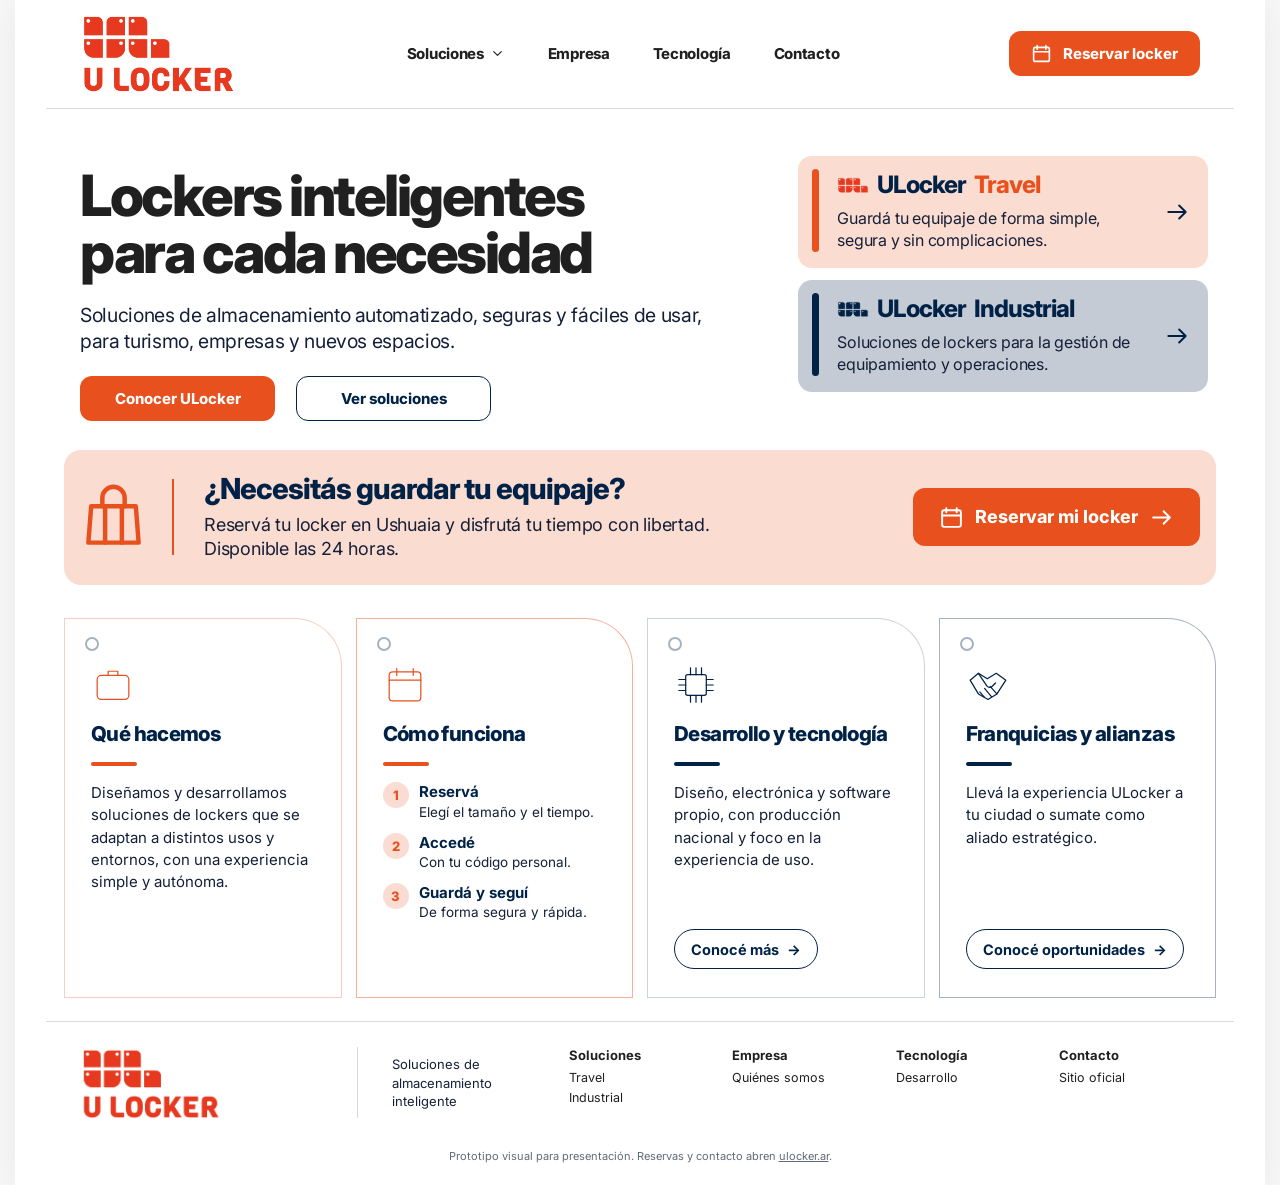
==== preview/prueba-index/index.html @ 8e209dbe "Deploying to gh-pages from @ darlolanza/portal_ulocker@6233b54dec63969642424f759504f9aae7265d77 🚀" ====
<!doctype html>
<html lang="es-AR">
<head>
  <meta charset="utf-8">
  <meta name="viewport" content="width=device-width, initial-scale=1">
  <meta name="theme-color" content="#ffffff">
  <meta name="description" content="ULocker: soluciones inteligentes de almacenamiento para turismo, empresas e industria. Prototipo visual del nuevo portal institucional.">
  <title>ULocker — Lockers inteligentes para cada necesidad</title>

  <!-- Fuentes -->
  <link rel="preconnect" href="https://fonts.googleapis.com">
  <link rel="preconnect" href="https://fonts.gstatic.com" crossorigin>
  <link href="https://fonts.googleapis.com/css2?family=Inter:wght@400;500;600;700;800&display=swap" rel="stylesheet">

  <!-- Estilos principales -->
  <link rel="stylesheet" href="css/styles.css">

  <!-- Script interactivo -->
  <script src="js/main.js" defer></script>
</head>
<body>
  <!-- Sprite SVG de íconos -->
  <svg aria-hidden="true" width="0" height="0" style="position:absolute;overflow:hidden">
    <symbol id="i-calendar" viewBox="0 0 24 24">
      <rect x="3" y="5" width="18" height="16" rx="2"/>
      <path d="M7 3v4M17 3v4M3 10h18"/>
    </symbol>
    <symbol id="i-bag" viewBox="0 0 24 24">
      <path d="M4 8h16l1 13H3L4 8Z"/>
      <path d="M8 8V5a4 4 0 0 1 8 0v3M9 8v13M15 8v13"/>
    </symbol>
    <symbol id="i-lock" viewBox="0 0 24 24">
      <rect x="5" y="10" width="14" height="12" rx="2"/>
      <path d="M8 10V7a4 4 0 0 1 8 0v3"/>
    </symbol>
    <symbol id="i-arrow" viewBox="0 0 24 24">
      <path d="M4 12h16m-6-6 6 6-6 6"/>
    </symbol>
    <symbol id="i-menu" viewBox="0 0 24 24">
      <path d="M4 6h16M4 12h16M4 18h16"/>
    </symbol>
    <symbol id="i-x" viewBox="0 0 24 24">
      <path d="M5 5l14 14M19 5 5 19"/>
    </symbol>
    <symbol id="i-chevron" viewBox="0 0 24 24">
      <path d="m6 9 6 6 6-6"/>
    </symbol>
  </svg>

  <div class="site">
    <!-- Encabezado / Navegación -->
    <header class="header inner">
      <a href="#inicio" class="logo-link" aria-label="ULocker — Volver al inicio">
        <img class="logo" src="img/logo.png" alt="U LOCKER, logotipo oficial" width="157" height="82">
      </a>

      <nav class="nav" aria-label="Navegación principal">
        <details>
          <summary>
            Soluciones
            <svg class="icon" style="width:15px;height:15px"><use href="#i-chevron"/></svg>
          </summary>
          <div class="nav-dropdown">
            <a href="ULocker_Travel.html">Travel · Turismo</a>
            <a href="ULocker_Industrial.html">Industrial · Empresas</a>
          </div>
        </details>
        <a href="#empresa">Empresa</a>
        <a href="#tecnologia">Tecnología</a>
        <a href="#contacto">Contacto</a>
      </nav>

      <a class="button button-orange nav-book" href="https://ulocker.ar" target="_blank" rel="noopener noreferrer" aria-label="Reservar locker en el sitio oficial de ULocker (se abre en nueva pestaña)">
        <svg class="icon"><use href="#i-calendar"/></svg>
        Reservar locker
      </a>

      <button class="menu-toggle" id="menuToggle" type="button" aria-label="Abrir menú" aria-expanded="false" aria-controls="mobileMenu">
        <svg class="icon"><use href="#i-menu"/></svg>
      </button>

      <nav class="mobile-menu" id="mobileMenu" aria-label="Menú móvil">
        <a href="ULocker_Travel.html">Soluciones Travel</a>
        <a href="ULocker_Industrial.html">Soluciones Industrial</a>
        <a href="#empresa">Empresa</a>
        <a href="#tecnologia">Tecnología</a>
        <a href="#contacto">Contacto</a>
        <a class="button button-orange" href="https://ulocker.ar" target="_blank" rel="noopener noreferrer">Reservar locker</a>
      </nav>
    </header>

    <!-- Contenido principal -->
    <main class="inner" id="inicio">
      <!-- Bloque Hero y Soluciones -->
      <div class="top-block" id="soluciones">
        <section class="intro-copy" aria-labelledby="introTitle">
          <h1 id="introTitle">Lockers inteligentes<br>para cada necesidad</h1>
          <p class="lead">Soluciones de almacenamiento automatizado, seguras y fáciles de usar, para turismo, empresas y nuevos espacios.</p>
          <div class="hero-actions">
            <a class="button button-orange" href="#empresa">Conocer ULocker</a>
            <a class="button button-outline" href="#soluciones">Ver soluciones</a>
          </div>
        </section>

        <!-- Tarjetas de Soluciones (Travel e Industrial) -->
        <div class="solution-links" aria-label="Nuestras líneas de soluciones">
          <a id="travel" class="solution-card travel" href="ULocker_Travel.html" aria-label="Conocer ULocker Travel y reservar">
            <span class="solution-bar" aria-hidden="true"></span>
            <div class="solution-card-content">
              <div class="solution-title">
                <img src="img/solution-travel.png" alt="" width="32" height="17">
                ULocker <span class="suffix">Travel</span>
              </div>
              <p>Guardá tu equipaje de forma simple, segura y sin complicaciones.</p>
            </div>
            <svg class="icon solution-arrow" aria-hidden="true"><use href="#i-arrow"/></svg>
          </a>

          <a id="industrial" class="solution-card industrial" href="ULocker_Industrial.html" aria-label="Conocer ULocker Industrial">
            <span class="solution-bar" aria-hidden="true"></span>
            <div class="solution-card-content">
              <div class="solution-title">
                <img src="img/solution-industrial.png" alt="" width="32" height="17">
                ULocker <span class="suffix">Industrial</span>
              </div>
              <p>Soluciones de lockers para la gestión de equipamiento y operaciones.</p>
            </div>
            <svg class="icon solution-arrow" aria-hidden="true"><use href="#i-arrow"/></svg>
          </a>
        </div>

        <!-- Bloque de Reserva -->
        <section class="booking" id="reserva" aria-labelledby="bookingTitle">
          <div class="booking-icon" aria-hidden="true">
            <svg class="icon icon-xl"><use href="#i-bag"/></svg>
          </div>
          <div class="booking-body">
            <h2 id="bookingTitle">¿Necesitás guardar tu equipaje?</h2>
            <p>Reservá tu locker en Ushuaia y disfrutá tu tiempo con libertad.<br class="desktop-break"> Disponible las 24 horas.</p>
          </div>
          <a class="button button-orange" href="https://ulocker.ar" target="_blank" rel="noopener noreferrer" aria-label="Reservar mi locker en el sitio oficial de ULocker (se abre en nueva pestaña)">
            <svg class="icon"><use href="#i-calendar"/></svg>
            Reservar mi locker
            <svg class="icon"><use href="#i-arrow"/></svg>
          </a>
        </section>
      </div>

      <!-- Componente de Tarjetas (Qué hacemos, Cómo funciona, Tecnología, Franquicias) -->
      <section class="ul-cards" aria-label="Conocé ULocker">
        <article class="ul-cards__card ul-cards__card--peach" id="empresa">
          <div class="ul-cards__content">
            <svg class="ul-cards__icon" viewBox="0 0 64 64" aria-hidden="true"><rect x="9" y="18" width="46" height="35" rx="6"/><path d="M25 18v-6h14v6"/></svg>
            <h2 class="ul-cards__title">Qué hacemos</h2>
            <div class="ul-cards__rule" aria-hidden="true"></div>
            <p class="ul-cards__desc">Diseñamos y desarrollamos soluciones de lockers que se adaptan a distintos usos y entornos, con una experiencia simple y autónoma.</p>
          </div>
        </article>

        <article class="ul-cards__card ul-cards__card--orange" id="funcionamiento">
          <div class="ul-cards__content">
            <svg class="ul-cards__icon" viewBox="0 0 64 64" aria-hidden="true"><rect x="9" y="13" width="46" height="42" rx="5"/><path d="M9 25h46M20 8v10M44 8v10"/></svg>
            <h2 class="ul-cards__title">Cómo funciona</h2>
            <div class="ul-cards__rule" aria-hidden="true"></div>
            <ol class="ul-cards__steps">
              <li class="ul-cards__step"><span class="ul-cards__num">1</span><span><strong>Reservá</strong>Elegí el tamaño y el tiempo.</span></li>
              <li class="ul-cards__step"><span class="ul-cards__num">2</span><span><strong>Accedé</strong>Con tu código personal.</span></li>
              <li class="ul-cards__step"><span class="ul-cards__num">3</span><span><strong>Guardá y seguí</strong>De forma segura y rápida.</span></li>
            </ol>
          </div>
        </article>

        <article class="ul-cards__card ul-cards__card--gray" id="tecnologia">
          <div class="ul-cards__content">
            <svg class="ul-cards__icon" viewBox="0 0 64 64" aria-hidden="true"><rect x="17" y="17" width="30" height="30" rx="3"/><path d="M24 7v10M32 7v10M40 7v10M24 47v10M32 47v10M40 47v10M7 24h10M7 32h10M7 40h10M47 24h10M47 32h10M47 40h10"/></svg>
            <h2 class="ul-cards__title">Desarrollo y tecnología</h2>
            <div class="ul-cards__rule" aria-hidden="true"></div>
            <p class="ul-cards__desc">Diseño, electrónica y software propio, con producción nacional y foco en la experiencia de uso.</p>
          </div>
          <a class="ul-cards__link" href="https://ulocker.ar/" target="_blank" rel="noopener noreferrer">Conocé más <span aria-hidden="true">→</span></a>
        </article>

        <article class="ul-cards__card ul-cards__card--blue" id="franquicias">
          <div class="ul-cards__content">
            <svg class="ul-cards__icon" viewBox="0 0 64 64" aria-hidden="true"><path d="m6 25 12-10 13 8 13-8 14 10-13 20-13 8-14-8L6 25Z"/><path d="m18 15 12 18c3 4 7 3 9 0l4-4M20 42l7 8M27 37l10 12M35 34l10 11"/></svg>
            <h2 class="ul-cards__title">Franquicias y alianzas</h2>
            <div class="ul-cards__rule" aria-hidden="true"></div>
            <p class="ul-cards__desc">Llevá la experiencia ULocker a tu ciudad o sumate como aliado estratégico.</p>
          </div>
          <a class="ul-cards__link" href="https://ulocker.ar/" target="_blank" rel="noopener noreferrer">Conocé oportunidades <span aria-hidden="true">→</span></a>
        </article>
      </section>
    </main>

    <!-- Pie de página -->
    <footer class="footer inner" id="contacto">
      <a href="#inicio" aria-label="Volver al inicio ULocker">
        <img class="logo" src="img/logo.png" alt="U LOCKER" width="142" height="73">
      </a>
      <div class="footer-desc">
        Soluciones de<br>almacenamiento inteligente
      </div>
      <div class="footer-col">
        <b>Soluciones</b>
        <a href="ULocker_Travel.html">Travel</a>
        <a href="ULocker_Industrial.html">Industrial</a>
      </div>
      <div class="footer-col">
        <b>Empresa</b>
        <a href="#empresa">Quiénes somos</a>
      </div>
      <div class="footer-col">
        <b>Tecnología</b>
        <a href="#tecnologia">Desarrollo</a>
      </div>
      <div class="footer-col">
        <b>Contacto</b>
        <a href="https://ulocker.ar" target="_blank" rel="noopener noreferrer">Sitio oficial</a>
      </div>
    </footer>

    <p class="footnote">
      Prototipo visual para presentación. Reservas y contacto abren <a href="https://ulocker.ar" target="_blank" rel="noopener noreferrer" style="text-decoration:underline">ulocker.ar</a>.
    </p>
  </div>

  <!-- Botón de Reserva Flotante para Móviles -->
  <div class="mobile-bottom-cta">
    <a class="button button-orange" href="https://ulocker.ar" target="_blank" rel="noopener noreferrer" aria-label="Reservar locker desde el sitio oficial (se abre en nueva pestaña)">
      <svg class="icon"><use href="#i-calendar"/></svg>
      Reservar locker
    </a>
  </div>
</body>
</html>
---- preview/prueba-index/css/styles.css ----
/**
 * ULocker - Portal Web Responsive
 * Hoja de estilos principal
 */

/* ==========================================================================
   1. Variables & Configuración de Tema
   ========================================================================== */
:root {
  --orange: #E8501D;
  --orange-soft: rgba(232, 80, 29, 0.2);
  /* #E8501D33 */
  --navy: #002247;
  --navy-soft: rgba(0, 34, 71, 0.23);
  /* #0022473B */
  --ink: #202020;
  --body: #152038;
  --line: #d6d9de;
  --white: #ffffff;
  --radius: 17px;
}

/* ==========================================================================
   2. Reset & Estilos Base
   ========================================================================== */
*,
*::before,
*::after {
  box-sizing: border-box;
}

html {
  scroll-behavior: smooth;
  scroll-padding-top: 100px;
}

body {
  margin: 0;
  color: var(--ink);
  background: #f7f7f7;
  font-family: Inter, ui-sans-serif, -apple-system, BlinkMacSystemFont, "Segoe UI", Arial, sans-serif;
  -webkit-font-smoothing: antialiased;
}

a {
  color: inherit;
  text-decoration: none;
}

button,
a {
  -webkit-tap-highlight-color: transparent;
}

button {
  font: inherit;
  cursor: pointer;
}

/* Enfoque accesible */
.button:focus-visible,
.menu-toggle:focus-visible,
a:focus-visible,
summary:focus-visible {
  outline: 3px solid var(--navy);
  outline-offset: 4px;
}

/* ==========================================================================
   3. Estructura & Contenedores
   ========================================================================== */
.site {
  max-width: 1250px;
  min-height: 100vh;
  margin: 0 auto;
  background: var(--white);
  box-shadow: 0 5px 32px rgba(0, 0, 0, 0.06);
  padding: 0 31px;
}

.inner {
  max-width: 1188px;
  margin: auto;
}

/* Íconos SVG */
.icon {
  display: inline-block;
  width: 22px;
  height: 22px;
  stroke: currentColor;
  stroke-width: 1.85;
  fill: none;
  stroke-linecap: round;
  stroke-linejoin: round;
  vertical-align: middle;
  flex: none;
}

.icon-lg {
  width: 42px;
  height: 42px;
}

.icon-xl {
  width: 71px;
  height: 71px;
}

/* ==========================================================================
   4. Botones
   ========================================================================== */
.button {
  display: inline-flex;
  align-items: center;
  justify-content: center;
  gap: 11px;
  border: 1.5px solid transparent;
  border-radius: 12px;
  min-height: 45px;
  padding: 11px 21px;
  font-size: 15px;
  font-weight: 760;
  line-height: 1.15;
  white-space: nowrap;
  transition: background 0.17s ease, color 0.17s ease, transform 0.17s ease, border-color 0.17s ease;
}

.button:active {
  transform: translateY(1px);
}

.button-orange {
  background: var(--orange);
  color: #fff;
}

.button-orange:hover {
  background: #ca4216;
}

.button-outline {
  border-color: var(--navy);
  color: var(--navy);
  background: white;
}

.button-outline:hover {
  background: #f2f5f8;
}

/* ==========================================================================
   5. Encabezado & Navegación
   ========================================================================== */
.header {
  min-height: 98px;
  border-bottom: 1px solid var(--line);
  display: flex;
  justify-content: space-between;
  align-items: center;
  gap: 24px;
  padding: 13px 22px;
  position: relative;
  z-index: 20;
}

.logo-link {
  display: inline-flex;
  align-items: center;
  flex: none;
}

.logo {
  width: 157px;
  height: auto;
  display: block;
}

.nav {
  display: flex;
  align-items: center;
  justify-content: center;
  gap: 43px;
  margin-left: auto;
  margin-right: auto;
  white-space: nowrap;
}

.nav a,
.nav details summary {
  font-size: 15px;
  font-weight: 750;
  letter-spacing: -0.3px;
  cursor: pointer;
}

.nav a:hover,
.nav details summary:hover {
  color: var(--orange);
}

.nav details {
  position: relative;
}

.nav summary {
  list-style: none;
  display: flex;
  gap: 6px;
  align-items: center;
}

.nav summary::-webkit-details-marker {
  display: none;
}

.nav-dropdown {
  position: absolute;
  top: 35px;
  left: -18px;
  z-index: 30;
  min-width: 190px;
  display: flex;
  flex-direction: column;
  gap: 1px;
  padding: 8px;
  border: 1px solid var(--line);
  border-radius: 12px;
  background: #fff;
  box-shadow: 0 12px 28px rgba(0, 0, 0, 0.08);
}

.nav-dropdown a {
  padding: 10px 12px;
  border-radius: 8px;
  font-size: 14px;
}

.nav-dropdown a:hover {
  background: var(--orange-soft);
}

.nav-book .icon {
  width: 21px;
  height: 21px;
}

.menu-toggle {
  display: none;
  border: 0;
  background: transparent;
  color: var(--navy);
  padding: 9px;
  border-radius: 8px;
}

.mobile-menu {
  display: none;
}

/* ==========================================================================
   6. Hero & Soluciones (Bloque Superior)
   ========================================================================== */
main {
  padding-top: 0;
}

.top-block {
  display: grid;
  grid-template-columns: minmax(0, 1.6fr) minmax(0, 1fr);
  grid-template-areas:
    "intro solutions"
    "booking booking";
  column-gap: 55px;
  row-gap: 24px;
  padding: 47px 0 9px;
}

.intro-copy {
  grid-area: intro;
  padding: 11px 0 5px 36px;
  min-width: 0;
}

.intro-copy h1 {
  font-size: clamp(39px, 4.45vw, 60px);
  line-height: 1.01;
  letter-spacing: -2.5px;
  font-weight: 820;
  margin: 0 0 20px;
  max-width: 660px;
}

.lead {
  font-size: clamp(17px, 1.52vw, 20px);
  line-height: 1.35;
  letter-spacing: -0.35px;
  color: var(--body);
  max-width: 640px;
  margin: 0 0 22px;
}

.hero-actions {
  display: flex;
  align-items: center;
  gap: 21px;
  flex-wrap: wrap;
}

.hero-actions .button {
  min-width: 195px;
}

/* Tarjetas de Soluciones */
.solution-links {
  grid-area: solutions;
  display: flex;
  flex-direction: column;
  gap: 12px;
  padding: 0 26px 0 0;
}

.solution-card {
  display: grid;
  grid-template-columns: 7px minmax(0, 1fr) 30px;
  align-items: center;
  column-gap: 18px;
  min-height: 112px;
  padding: 13px 14px;
  color: var(--navy);
  background: var(--orange-soft);
  border-radius: 14px;
}

.solution-card+.solution-card {
  border-top: 0;
  padding-top: 13px;
}

.solution-bar {
  align-self: stretch;
  width: 7px;
  max-height: 83px;
  border-radius: 6px;
  background: var(--orange);
}

.industrial {
  background: var(--navy-soft);
}

.industrial .solution-bar {
  background: var(--navy);
}

.solution-card-content {
  min-width: 0;
}

.solution-title {
  display: flex;
  align-items: center;
  gap: 8px;
  font-size: 24px;
  font-weight: 770;
  line-height: 1.1;
  letter-spacing: -1px;
  white-space: nowrap;
}

.solution-title img {
  width: 32px;
  height: auto;
  object-fit: contain;
}

.solution-title .suffix {
  color: var(--orange);
}

.industrial .solution-title .suffix {
  color: var(--navy);
}

.solution-card p {
  font-size: 16px;
  line-height: 1.4;
  margin: 8px 0 0;
  color: var(--body);
  letter-spacing: -0.2px;
}

.solution-arrow {
  width: 26px;
  height: 26px;
  transition: transform 0.15s ease;
}

.solution-card:hover .solution-arrow {
  transform: translateX(4px);
}

/* ==========================================================================
   7. Bloque de Reserva (Booking)
   ========================================================================== */
.booking {
  grid-area: booking;
  display: grid;
  grid-template-columns: 94px 1fr auto;
  align-items: center;
  gap: 30px;
  border-radius: var(--radius);
  background: var(--orange-soft);
  padding: 23px 24px 24px 34px;
  margin: 0;
  scroll-margin-top: 95px;
}

.booking-icon {
  color: var(--orange);
  display: flex;
  align-items: center;
  justify-content: center;
  border-right: 2px solid var(--orange);
  height: 76px;
  padding-right: 26px;
}

.booking-icon .icon {
  width: 67px;
  height: 67px;
  stroke-width: 1.6;
}

.booking-body h2 {
  font-size: 29px;
  line-height: 1.08;
  letter-spacing: -1px;
  margin: 0 0 8px;
  font-weight: 790;
  color: var(--navy);
}

.booking-body p {
  font-size: 18px;
  line-height: 1.35;
  letter-spacing: -0.2px;
  margin: 0;
  color: var(--body);
}

.booking .button {
  min-width: 270px;
  font-size: 18px;
  min-height: 58px;
  border-radius: 12px;
  padding: 14px 25px;
}

.booking .button .icon {
  width: 25px;
  height: 25px;
}

/* ==========================================================================
   8. Secciones de Contenido (Empresa, Pasos, Tecnología, Franquicias)
   ========================================================================== */
.row-section {
  display: grid;
  grid-template-columns: 300px minmax(0, 1fr);
  align-items: center;
  gap: 34px;
  min-height: 95px;
  padding: 14px 34px;
  scroll-margin-top: 105px;
}

.row-section h2 {
  font-size: 25px;
  line-height: 1.08;
  letter-spacing: -0.75px;
  font-weight: 770;
  margin: 0;
  color: var(--navy);
}

.row-section p {
  font-size: 16.5px;
  line-height: 1.35;
  letter-spacing: -0.22px;
  color: var(--body);
  margin: 0;
  max-width: 620px;
}

.about {
  margin-top: 4px;
}

.about p {
  border-left: 1px solid var(--line);
  padding-left: 34px;
}

.tinted {
  background: var(--orange-soft);
  border-radius: var(--radius);
}

.steps {
  display: grid;
  grid-template-columns: 280px repeat(3, minmax(0, 1fr));
  align-items: center;
  gap: 0;
  padding: 19px 34px;
  min-height: 94px;
  margin-top: 0;
  scroll-margin-top: 105px;
}

.steps h2 {
  font-size: 25px;
  color: var(--navy);
  letter-spacing: -0.75px;
  line-height: 1.05;
  margin: 0;
  font-weight: 770;
}

.step {
  display: flex;
  align-items: center;
  gap: 15px;
  padding: 2px 18px 2px 28px;
  border-left: 1px solid rgba(0, 34, 71, 0.25);
  min-height: 44px;
}

.step .icon {
  width: 41px;
  height: 41px;
  stroke-width: 1.65;
  color: var(--ink);
}

.step b {
  display: block;
  font-size: 16px;
  white-space: nowrap;
  letter-spacing: -0.3px;
  color: var(--navy);
}

.step small {
  display: block;
  font-size: 12.5px;
  line-height: 1.35;
  color: var(--body);
  margin-top: 3px;
}

.tech,
.franchises {
  grid-template-columns: 290px minmax(0, 1fr) 250px;
  min-height: 100px;
  gap: 30px;
  margin-top: 8px;
}

.tech h2,
.franchises h2 {
  max-width: 210px;
}

.row-section .button {
  min-width: 180px;
  justify-self: end;
}

.franchises .button {
  min-width: 239px;
}

/* ==========================================================================
   8b. Tarjetas ULocker (Qué hacemos, Cómo funciona, Tecnología, Franquicias)
   ========================================================================== */
.ul-cards {
  --orange: #E8501D;
  --blue: #002247;
  --black: #202020;
  box-sizing: border-box;
  display: grid;
  grid-template-columns: repeat(4, minmax(0, 1fr));
  gap: 14px;
  margin: 24px 18px 10px;
  font-family: inherit;
}

.ul-cards * {
  box-sizing: border-box;
}

.ul-cards__card {
  position: relative;
  min-width: 0;
  min-height: 380px;
  padding: 34px 26px 28px;
  display: flex;
  flex-direction: column;
  border-radius: 0 48px 0 0;
  background: #ffffff;
  color: var(--blue);
  border: 1.5px solid var(--line);
  scroll-margin-top: 105px;
  transition: transform 0.2s ease, box-shadow 0.2s ease, border-color 0.2s ease;
}

.ul-cards__card:hover {
  transform: translateY(-3px);
  box-shadow: 0 10px 24px rgba(0, 34, 71, 0.06);
}

.ul-cards__card::before {
  content: "";
  position: absolute;
  top: 18px;
  left: 20px;
  width: 14px;
  height: 14px;
  border-radius: 50%;
  border: 2px solid currentColor;
  opacity: 0.35;
  background: transparent;
}

/* Identidad de bordes y acentos por tarjeta */
.ul-cards__card--peach {
  border-color: rgba(232, 80, 29, 0.28);
}

.ul-cards__card--peach:hover {
  border-color: var(--orange);
}

.ul-cards__card--peach .ul-cards__icon {
  color: var(--orange);
}

.ul-cards__card--orange {
  border-color: rgba(232, 80, 29, 0.45);
}

.ul-cards__card--orange:hover {
  border-color: var(--orange);
}

.ul-cards__card--orange .ul-cards__icon {
  color: var(--orange);
}

.ul-cards__card--orange .ul-cards__rule {
  background: var(--orange);
}

.ul-cards__card--gray {
  border-color: rgba(0, 34, 71, 0.2);
}

.ul-cards__card--gray:hover {
  border-color: var(--blue);
}

.ul-cards__card--gray .ul-cards__icon {
  color: var(--blue);
}

.ul-cards__card--gray .ul-cards__rule {
  background: var(--blue);
}

.ul-cards__card--blue {
  border-color: rgba(0, 34, 71, 0.35);
}

.ul-cards__card--blue:hover {
  border-color: var(--blue);
}

.ul-cards__card--blue .ul-cards__icon {
  color: var(--blue);
}

.ul-cards__card--blue .ul-cards__rule {
  background: var(--blue);
}

.ul-cards__content {
  display: flex;
  flex-direction: column;
  gap: 16px;
  flex: 1;
  padding-top: 10px;
}

.ul-cards__icon {
  width: 44px;
  height: 44px;
  stroke: currentColor;
  stroke-width: 1.8;
  fill: none;
  stroke-linecap: round;
  stroke-linejoin: round;
}

.ul-cards__title {
  font-size: clamp(20px, 1.6vw, 26px);
  line-height: 1.12;
  letter-spacing: -0.03em;
  margin: 0;
  font-weight: 800;
  color: var(--blue);
}

.ul-cards__rule {
  width: 46px;
  height: 4px;
  background: var(--orange);
  border-radius: 2px;
}

.ul-cards__desc {
  font-size: 15px;
  line-height: 1.48;
  margin: 0;
  color: var(--body);
}

.ul-cards__steps {
  display: grid;
  gap: 12px;
  margin: 0;
  padding: 0;
  list-style: none;
}

.ul-cards__step {
  display: flex;
  gap: 10px;
  align-items: flex-start;
}

.ul-cards__num {
  flex: none;
  width: 26px;
  height: 26px;
  display: grid;
  place-items: center;
  border-radius: 50%;
  background: var(--orange-soft);
  color: var(--orange);
  font-weight: 800;
  font-size: 13px;
}

.ul-cards__step strong {
  display: block;
  font-size: 15px;
  color: var(--blue);
}

.ul-cards__step span:last-child {
  font-size: 13.5px;
  line-height: 1.35;
  color: var(--body);
}

.ul-cards__link {
  align-self: flex-start;
  display: inline-flex;
  align-items: center;
  justify-content: center;
  gap: 8px;
  min-height: 40px;
  margin-top: 20px;
  padding: 8px 16px;
  border: 1.5px solid var(--blue);
  border-radius: 999px;
  color: var(--blue);
  background: transparent;
  text-decoration: none;
  font-size: 14.5px;
  font-weight: 700;
  line-height: 1.2;
  transition: background-color 0.2s, color 0.2s, border-color 0.2s;
}

.ul-cards__link:hover,
.ul-cards__link:focus-visible {
  background: var(--blue);
  border-color: var(--blue);
  color: #fff;
}

@media (max-width: 1050px) {
  .ul-cards {
    grid-template-columns: repeat(2, minmax(0, 1fr));
    gap: 12px;
  }

  .ul-cards__card {
    min-height: 330px;
  }
}

@media (max-width: 780px) {
  .ul-cards {
    grid-template-columns: 1fr;
    gap: 12px;
  }

  .ul-cards__card {
    min-height: 0;
    padding: 22px 18px 18px;
    border-radius: 0 36px 0 0;
  }

  .ul-cards__card:hover {
    transform: none;
  }

  .ul-cards__card::before {
    top: 13px;
    left: 15px;
    width: 11px;
    height: 11px;
    border-width: 1.5px;
  }

  .ul-cards__content {
    gap: 10px;
    padding-top: 4px;
  }

  .ul-cards__icon {
    width: 32px;
    height: 32px;
  }

  .ul-cards__title {
    font-size: 19px;
    letter-spacing: -0.4px;
  }

  .ul-cards__rule {
    width: 36px;
    height: 3px;
  }

  .ul-cards__desc {
    font-size: 13.5px;
    line-height: 1.4;
  }

  .ul-cards__steps {
    gap: 9px;
  }

  .ul-cards__step {
    gap: 9px;
  }

  .ul-cards__num {
    width: 24px;
    height: 24px;
    font-size: 12px;
  }

  .ul-cards__step strong {
    font-size: 13.5px;
  }

  .ul-cards__step span:last-child {
    font-size: 12.5px;
    line-height: 1.35;
  }

  .ul-cards__link {
    margin-top: 12px;
    min-height: 36px;
    padding: 7px 16px;
    font-size: 13.5px;
  }
}

/* ==========================================================================
   9. Footer & Barra Móvil CTA
   ========================================================================== */
.footer {
  display: grid;
  grid-template-columns: 255px 190px repeat(4, minmax(0, 1fr));
  align-items: start;
  column-gap: 22px;
  border-top: 1px solid var(--line);
  margin-top: 23px;
  padding: 25px 34px 28px;
}

.footer .logo {
  width: 142px;
}

.footer-desc {
  border-left: 1px solid var(--line);
  padding: 8px 0 8px 34px;
  min-height: 65px;
  font-size: 13px;
  line-height: 1.4;
  color: var(--body);
}

.footer-col {
  display: flex;
  flex-direction: column;
  gap: 5px;
  font-size: 12.5px;
}

.footer-col b {
  font-size: 13px;
  margin-bottom: 2px;
}

.footer-col a:hover {
  color: var(--orange);
  text-decoration: underline;
}

.footnote {
  font-size: 11px;
  color: #626a78;
  text-align: center;
  margin: 0;
  padding: 0 20px 22px;
}

.mobile-bottom-cta {
  display: none;
}

/* ==========================================================================
   10. Alineación Editorial Desktop (>1100px)
   ========================================================================== */
@media (min-width: 1101px) {
  .header {
    padding-left: 34px;
    padding-right: 34px;
  }

  .intro-copy {
    padding-left: 34px;
  }

  .booking {
    margin-left: 18px;
    margin-right: 18px;
    padding-left: 16px;
    padding-right: 16px;
  }

  .booking-icon {
    justify-content: flex-start;
    padding-right: 16px;
  }

  .row-section {
    padding-left: 34px;
    padding-right: 34px;
  }

  .steps {
    margin-left: 18px;
    margin-right: 18px;
    padding-left: 16px;
    padding-right: 16px;
  }

  .franchises {
    margin-left: 18px;
    margin-right: 18px;
    padding-left: 16px;
    padding-right: 16px;
  }

  .ul-cards {
    margin-left: 18px;
    margin-right: 18px;
  }

  .footer {
    padding-left: 34px;
    padding-right: 34px;
  }
}

/* ==========================================================================
   11. Tablet / Laptop Compacto (781px - 1100px)
   ========================================================================== */
@media (min-width: 781px) and (max-width: 1100px) {
  .header {
    gap: 12px;
    padding-left: 25px;
    padding-right: 25px;
  }

  .nav {
    gap: 22px;
  }

  .top-block {
    column-gap: 25px;
  }

  .intro-copy {
    padding-left: 25px;
  }

  .intro-copy h1 {
    font-size: clamp(38px, 4.5vw, 52px);
  }

  .solution-links {
    padding-right: 10px;
  }

  .solution-title {
    font-size: 21px;
  }

  .solution-card p {
    font-size: 14px;
  }

  .booking {
    grid-template-columns: 80px minmax(0, 1fr) auto;
    gap: 15px;
    margin-left: 12px;
    margin-right: 12px;
    padding: 20px 13px;
  }

  .booking-icon {
    justify-content: flex-start;
    padding-right: 13px;
  }

  .booking-icon .icon {
    width: 60px;
    height: 60px;
  }

  .booking .button {
    min-width: 222px;
  }

  .booking-body h2 {
    font-size: 25px;
  }

  .booking-body p {
    font-size: 16px;
  }

  .row-section {
    padding-left: 25px;
    padding-right: 25px;
  }

  .steps {
    margin-left: 12px;
    margin-right: 12px;
    padding: 18px 13px;
    grid-template-columns: 205px repeat(3, minmax(0, 1fr));
  }

  .step {
    gap: 10px;
    padding-left: 13px;
    padding-right: 8px;
  }

  .tech,
  .franchises {
    grid-template-columns: 205px minmax(0, 1fr) 210px;
    gap: 20px;
  }

  .franchises {
    margin-left: 12px;
    margin-right: 12px;
    padding-left: 13px;
    padding-right: 13px;
  }

  .ul-cards {
    margin-left: 12px;
    margin-right: 12px;
  }

  .footer {
    grid-template-columns: 185px 150px repeat(4, minmax(0, 1fr));
    gap: 10px;
    padding-left: 25px;
    padding-right: 25px;
  }

  .footer-desc {
    padding-left: 20px;
  }
}

/* Ajuste específico para anchos entre 781px y 820px */
@media (min-width: 781px) and (max-width: 820px) {
  .header {
    gap: 8px;
  }

  .header .logo {
    width: 132px;
  }

  .nav {
    gap: 10px;
  }

  .nav a,
  .nav details summary {
    font-size: 13px;
  }

  .nav-book {
    font-size: 13px;
    padding: 9px 11px;
    gap: 7px;
  }
}

/* ==========================================================================
   12. Mobile Responsive (<= 780px)
   ========================================================================== */
@media (max-width: 780px) {
  html {
    scroll-padding-top: 85px;
  }

  body {
    background: #fff;
  }

  .site {
    box-shadow: none;
    padding: 0;
    max-width: none;
  }

  .header {
    height: 79px;
    min-height: 79px;
    padding: 12px 20px;
    position: sticky;
    top: 0;
    background: #fff;
    z-index: 40;
  }

  .logo {
    width: 128px;
  }

  .nav,
  .nav-book {
    display: none;
  }

  .menu-toggle {
    display: flex;
    align-items: center;
    justify-content: center;
  }

  .menu-toggle .icon {
    width: 29px;
    height: 29px;
  }

  .mobile-menu {
    display: none;
    position: absolute;
    top: calc(100% + 1px);
    left: 0;
    right: 0;
    padding: 12px 20px 22px;
    background: #fff;
    border-bottom: 1px solid var(--line);
    box-shadow: 0 15px 25px rgba(0, 0, 0, 0.08);
    flex-direction: column;
    gap: 0;
  }

  .mobile-menu.open {
    display: flex;
  }

  .mobile-menu a {
    padding: 14px 9px;
    border-bottom: 1px solid #eceef1;
    font-size: 16px;
    font-weight: 700;
    color: var(--navy);
  }

  .mobile-menu a.button {
    margin-top: 15px;
    color: white;
    border-bottom: 0;
  }

  .top-block {
    grid-template-columns: minmax(0, 1fr);
    grid-template-areas:
      "intro"
      "booking"
      "solutions";
    gap: 20px;
    padding: 25px 19px 0;
  }

  .intro-copy {
    padding: 0;
  }

  .intro-copy h1 {
    font-size: clamp(31px, 8.1vw, 42px);
    letter-spacing: -1.38px;
    line-height: 1.055;
    margin: 0 0 15px;
    font-weight: 810;
  }

  .lead {
    font-size: 16px;
    line-height: 1.35;
    letter-spacing: -0.2px;
    margin: 0;
  }

  .hero-actions {
    display: none;
  }

  .booking {
    display: grid;
    grid-template-columns: 46px minmax(0, 1fr);
    column-gap: 12px;
    row-gap: 10px;
    padding: 17px 14px 15px;
    border-radius: 13px;
    margin: 0;
  }

  .booking-icon {
    border: 0;
    height: auto;
    padding: 0;
    align-self: start;
    align-items: flex-start;
    justify-content: center;
  }

  .booking-icon .icon {
    width: 42px;
    height: 42px;
  }

  .booking-body h2 {
    font-size: 21px;
    letter-spacing: -0.65px;
    line-height: 1.08;
    margin: 0 0 10px;
  }

  .booking-body p {
    font-size: 14px;
    line-height: 1.38;
  }

  .booking .button {
    grid-column: 1 / -1;
    width: 100%;
    min-width: 0;
    min-height: 43px;
    font-size: 15px;
    border-radius: 10px;
    margin-top: 1px;
  }

  .booking .button .icon {
    width: 20px;
    height: 20px;
  }

  .solution-links {
    gap: 12px;
    padding: 0 6px;
  }

  .solution-card {
    grid-template-columns: 5px minmax(0, 1fr) 23px;
    gap: 13px;
    padding: 13px 12px;
    min-height: 84px;
    border-radius: 12px;
  }

  .solution-card+.solution-card {
    padding-top: 13px;
  }

  .solution-bar {
    width: 5px;
    max-height: 63px;
  }

  .solution-title {
    font-size: 20px;
    gap: 7px;
    letter-spacing: -0.55px;
  }

  .solution-title img {
    width: 24px;
  }

  .solution-card p {
    font-size: 13.5px;
    margin: 4px 0 0;
    line-height: 1.33;
  }

  .solution-arrow {
    width: 22px;
    height: 22px;
  }

  .row-section,
  .steps,
  .ul-cards {
    margin-left: 19px;
    margin-right: 19px;
  }

  .row-section {
    display: flex;
    flex-direction: column;
    align-items: stretch;
    gap: 10px;
    min-height: 0;
    padding: 20px 5px;
  }

  .row-section h2,
  .steps h2 {
    font-size: 24px;
    letter-spacing: -0.65px;
  }

  .row-section p {
    font-size: 15px;
    line-height: 1.45;
  }

  .about {
    margin-top: 2px;
    border-top: 1px solid var(--line);
  }

  .about p {
    border-left: 0;
    padding-left: 0;
  }

  .steps {
    display: flex;
    flex-direction: column;
    align-items: stretch;
    gap: 15px;
    padding: 22px 20px;
    margin-top: 2px;
  }

  .step {
    border-left: 0;
    border-top: 1px solid rgba(0, 34, 71, 0.20);
    padding: 13px 0 0;
    gap: 16px;
  }

  .step .icon {
    width: 35px;
    height: 35px;
  }

  .step b {
    font-size: 15px;
  }

  .step small {
    font-size: 13px;
  }

  .tech,
  .franchises {
    gap: 10px;
    min-height: 0;
    padding: 22px 5px;
  }

  .tech h2,
  .franchises h2 {
    max-width: none;
  }

  .tech .button,
  .franchises .button {
    align-self: flex-start;
    justify-self: auto;
    margin-top: 4px;
    font-size: 14px;
  }

  .franchises {
    padding: 22px 20px;
  }

  .footer {
    grid-template-columns: 1fr 1fr;
    gap: 23px 15px;
    margin: 26px 19px 0;
    padding: 23px 2px 90px;
  }

  .footer .logo {
    width: 132px;
  }

  .footer-desc {
    border-left: 0;
    padding: 0;
    font-size: 12px;
    min-height: 0;
  }

  .footer-col {
    font-size: 13px;
  }

  .footnote {
    display: none;
  }

  .mobile-bottom-cta {
    display: flex;
    position: fixed;
    bottom: 0;
    left: 0;
    right: 0;
    z-index: 25;
    padding: 10px 17px max(10px, env(safe-area-inset-bottom));
    background: linear-gradient(0deg, #fff 86%, rgba(255, 255, 255, 0.88));
    box-shadow: 0 -4px 20px rgba(0, 0, 0, 0.05);
  }

  .mobile-bottom-cta .button {
    width: 100%;
    min-height: 47px;
  }

  .mobile-bottom-cta .icon {
    width: 20px;
    height: 20px;
  }
}

/* ==========================================================================
   13. Pantallas muy pequeñas (<= 350px)
   ========================================================================== */
@media (max-width: 350px) {
  .intro-copy h1 {
    font-size: 28px;
  }

  .solution-title {
    font-size: 17px;
  }

  .booking-body h2 {
    font-size: 19px;
  }

  .booking-body p {
    font-size: 13px;
  }

  .footer {
    grid-template-columns: 1fr 1fr;
  }
}

/* ==========================================================================
   14. Preferencias de Movimiento Reducido
   ========================================================================== */
@media (prefers-reduced-motion: reduce) {
  html {
    scroll-behavior: auto;
  }

  .button,
  .solution-arrow {
    transition: none;
  }
}
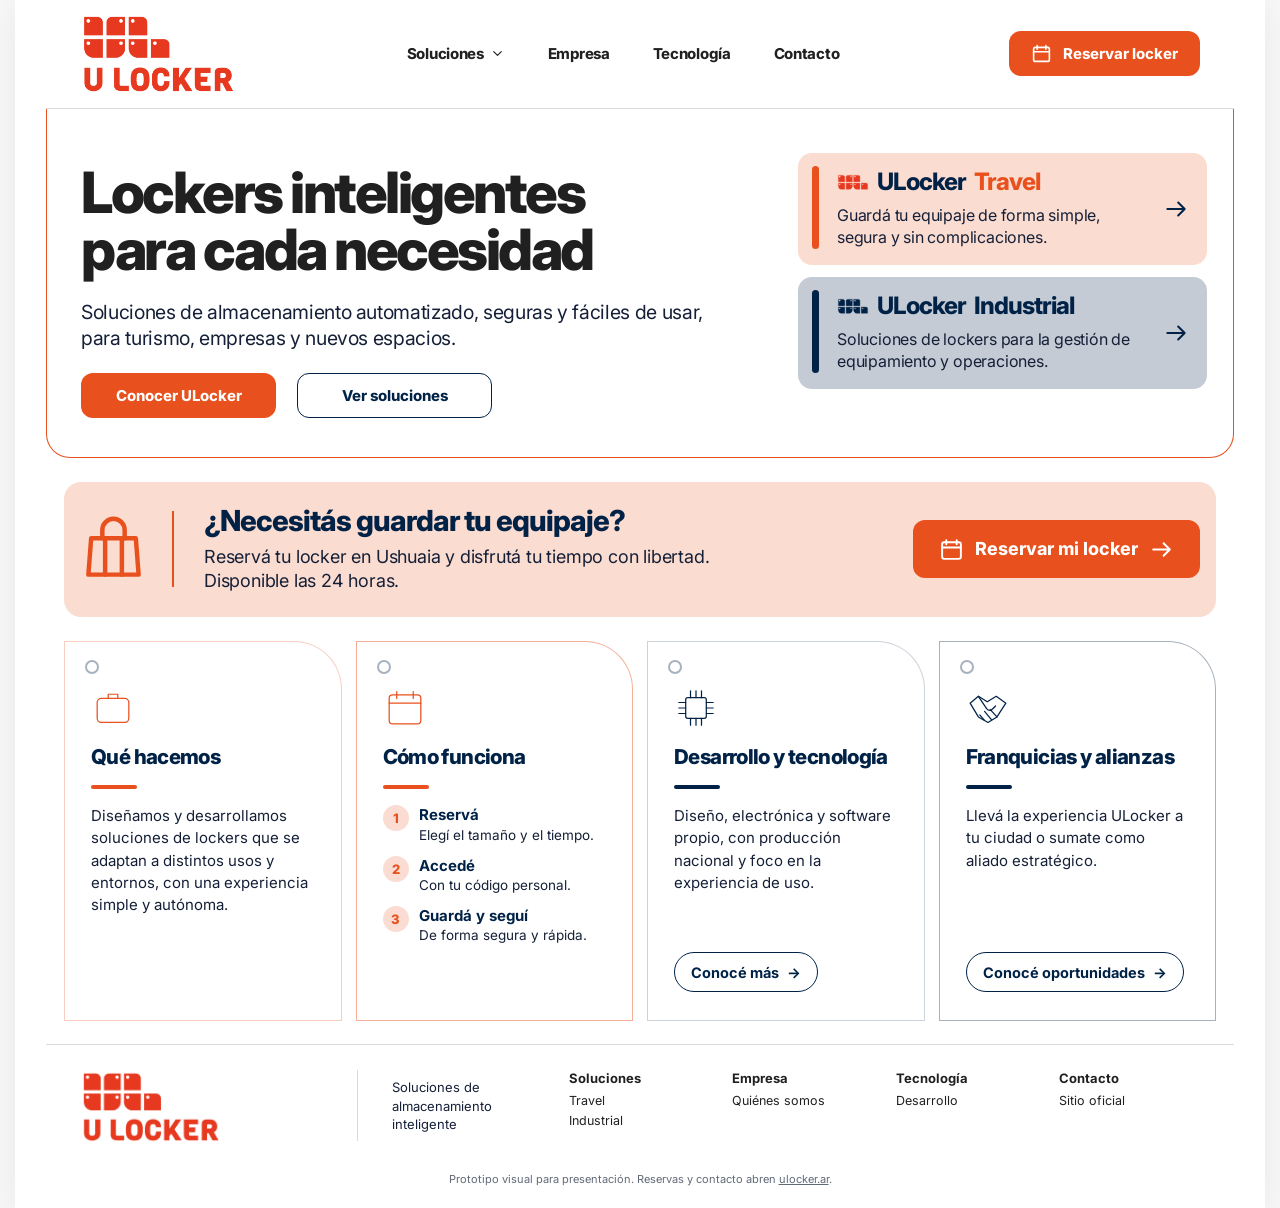
==== commit 59423ff3: "Deploying to gh-pages from @ darlolanza/portal_ulocker@2da55b865c28b328a5a27f5e82bea7d29e8d0f7e 🚀" ====
--- a/preview/prueba-index/index.html
+++ b/preview/prueba-index/index.html
@@ -128,23 +128,23 @@
             <svg class="icon solution-arrow" aria-hidden="true"><use href="#i-arrow"/></svg>
           </a>
         </div>
-
-        <!-- Bloque de Reserva -->
-        <section class="booking" id="reserva" aria-labelledby="bookingTitle">
-          <div class="booking-icon" aria-hidden="true">
-            <svg class="icon icon-xl"><use href="#i-bag"/></svg>
-          </div>
-          <div class="booking-body">
-            <h2 id="bookingTitle">¿Necesitás guardar tu equipaje?</h2>
-            <p>Reservá tu locker en Ushuaia y disfrutá tu tiempo con libertad.<br class="desktop-break"> Disponible las 24 horas.</p>
-          </div>
-          <a class="button button-orange" href="https://ulocker.ar" target="_blank" rel="noopener noreferrer" aria-label="Reservar mi locker en el sitio oficial de ULocker (se abre en nueva pestaña)">
-            <svg class="icon"><use href="#i-calendar"/></svg>
-            Reservar mi locker
-            <svg class="icon"><use href="#i-arrow"/></svg>
-          </a>
-        </section>
-      </div>
+      </div>
+
+      <!-- Bloque de Reserva -->
+      <section class="booking" id="reserva" aria-labelledby="bookingTitle">
+        <div class="booking-icon" aria-hidden="true">
+          <svg class="icon icon-xl"><use href="#i-bag"/></svg>
+        </div>
+        <div class="booking-body">
+          <h2 id="bookingTitle">¿Necesitás guardar tu equipaje?</h2>
+          <p>Reservá tu locker en Ushuaia y disfrutá tu tiempo con libertad.<br class="desktop-break"> Disponible las 24 horas.</p>
+        </div>
+        <a class="button button-orange" href="https://ulocker.ar" target="_blank" rel="noopener noreferrer" aria-label="Reservar mi locker en el sitio oficial de ULocker (se abre en nueva pestaña)">
+          <svg class="icon"><use href="#i-calendar"/></svg>
+          Reservar mi locker
+          <svg class="icon"><use href="#i-arrow"/></svg>
+        </a>
+      </section>
 
       <!-- Componente de Tarjetas (Qué hacemos, Cómo funciona, Tecnología, Franquicias) -->
       <section class="ul-cards" aria-label="Conocé ULocker">
--- a/preview/prueba-index/css/styles.css
+++ b/preview/prueba-index/css/styles.css
@@ -268,12 +268,16 @@
 .top-block {
   display: grid;
   grid-template-columns: minmax(0, 1.6fr) minmax(0, 1fr);
-  grid-template-areas:
-    "intro solutions"
-    "booking booking";
+  grid-template-areas: "intro solutions";
   column-gap: 55px;
   row-gap: 24px;
-  padding: 47px 0 9px;
+  padding: 44px 0 34px;
+  border-left: 1.5px solid var(--orange);
+  border-right: 1.5px solid var(--orange);
+  border-bottom: 1.5px solid var(--orange);
+  border-top: none;
+  border-radius: 0 0 24px 24px;
+  margin-bottom: 24px;
 }
 
 .intro-copy {
@@ -404,7 +408,6 @@
    7. Bloque de Reserva (Booking)
    ========================================================================== */
 .booking {
-  grid-area: booking;
   display: grid;
   grid-template-columns: 94px 1fr auto;
   align-items: center;
@@ -412,7 +415,7 @@
   border-radius: var(--radius);
   background: var(--orange-soft);
   padding: 23px 24px 24px 34px;
-  margin: 0;
+  margin: 0 0 24px;
   scroll-margin-top: 95px;
 }
 
@@ -1228,10 +1231,11 @@
     grid-template-columns: minmax(0, 1fr);
     grid-template-areas:
       "intro"
-      "booking"
       "solutions";
     gap: 20px;
-    padding: 25px 19px 0;
+    padding: 25px 19px 24px;
+    border-radius: 0 0 20px 20px;
+    margin-bottom: 24px;
   }
 
   .intro-copy {
